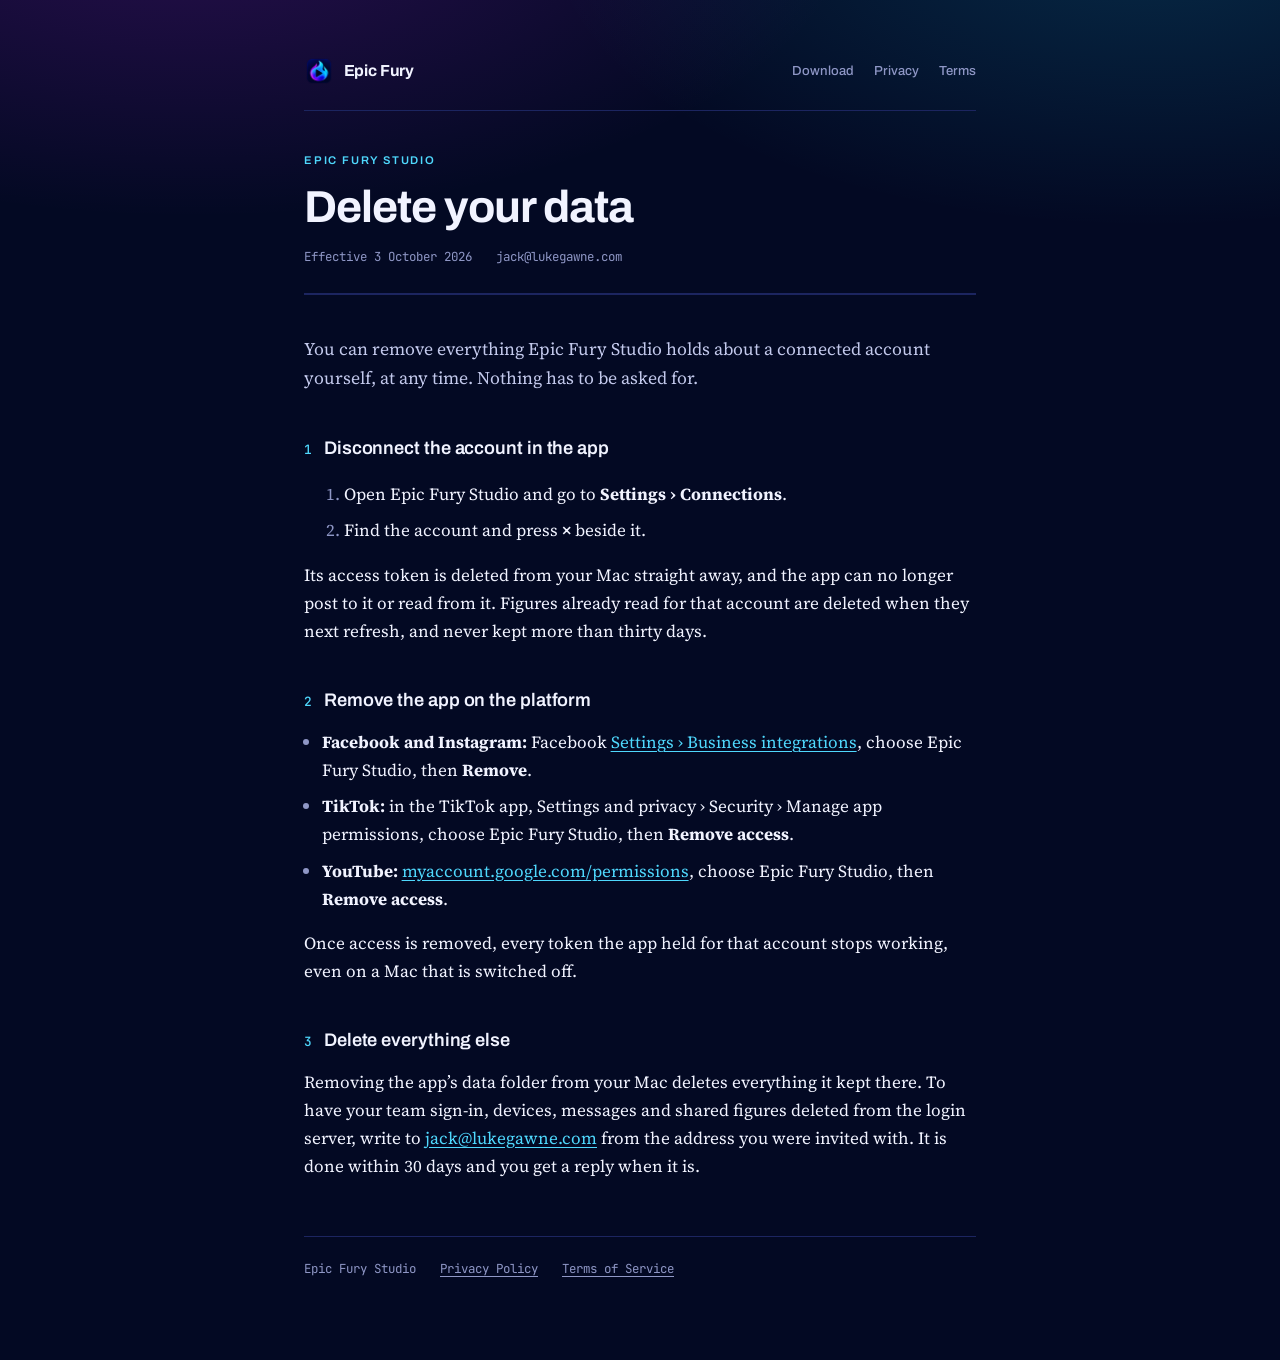
==== data-deletion.html @ fad819d1 "Facebook Login return page, data deletion page, Meta and TikTok permissions in the privacy policy Co" ====
<!doctype html>
<html lang="en">
<head>
<meta charset="utf-8">
<meta name="viewport" content="width=device-width, initial-scale=1">
<title>Delete your data · Epic Fury Studio</title>
<meta name="description" content="How to delete what Epic Fury Studio holds about you and your connected accounts.">
<link rel="preconnect" href="https://fonts.googleapis.com">
<link rel="preconnect" href="https://fonts.gstatic.com" crossorigin>
<link rel="stylesheet" href="https://fonts.googleapis.com/css2?family=Archivo:wght@500;600;700&family=Source+Serif+4:opsz,wght@8..60,400;8..60,600&family=JetBrains+Mono:wght@400;500&display=swap">
<link rel="stylesheet" href="/site.css">
<link rel="icon" href="/icon.png">
</head>
<body>
<div class="wrap">

  <div class="topbar">
    <a class="mark" href="/">
      <img src="/icon-128.png" alt="">
      <b>Epic Fury</b>
    </a>
    <nav>
      <a href="/download">Download</a>
      <a href="/privacy">Privacy</a>
      <a href="/terms">Terms</a>
    </nav>
  </div>

  <div class="doc-head">
    <p class="eyebrow">Epic Fury Studio</p>
    <h1>Delete your data</h1>
    <p class="meta"><span>Effective 3 October 2026</span><span>jack@lukegawne.com</span></p>
  </div>

  <p class="lede">You can remove everything Epic Fury Studio holds about a connected account yourself, at any time. Nothing has to be asked for.</p>

  <section>
    <h2><span class="num">1</span> Disconnect the account in the app</h2>
    <ol>
      <li>Open Epic Fury Studio and go to <strong>Settings &rsaquo; Connections</strong>.</li>
      <li>Find the account and press <strong>&times;</strong> beside it.</li>
    </ol>
    <p>Its access token is deleted from your Mac straight away, and the app can no longer post to it or read from it. Figures already read for that account are deleted when they next refresh, and never kept more than thirty days.</p>
  </section>

  <section>
    <h2><span class="num">2</span> Remove the app on the platform</h2>
    <ul>
      <li><strong>Facebook and Instagram:</strong> Facebook <a href="https://www.facebook.com/settings/?tab=business_tools">Settings &rsaquo; Business integrations</a>, choose Epic Fury Studio, then <strong>Remove</strong>.</li>
      <li><strong>TikTok:</strong> in the TikTok app, Settings and privacy &rsaquo; Security &rsaquo; Manage app permissions, choose Epic Fury Studio, then <strong>Remove access</strong>.</li>
      <li><strong>YouTube:</strong> <a href="https://myaccount.google.com/permissions">myaccount.google.com/permissions</a>, choose Epic Fury Studio, then <strong>Remove access</strong>.</li>
    </ul>
    <p>Once access is removed, every token the app held for that account stops working, even on a Mac that is switched off.</p>
  </section>

  <section>
    <h2><span class="num">3</span> Delete everything else</h2>
    <p>Removing the app&rsquo;s data folder from your Mac deletes everything it kept there. To have your team sign-in, devices, messages and shared figures deleted from the login server, write to <a href="mailto:jack@lukegawne.com">jack@lukegawne.com</a> from the address you were invited with. It is done within 30 days and you get a reply when it is.</p>
  </section>

  <footer>
    <span>Epic Fury Studio</span>
    <a href="/privacy">Privacy Policy</a>
    <a href="/terms">Terms of Service</a>
  </footer>

</div>
</body>
</html>
---- site.css ----
:root {
  /* Epic Fury Studio: the flame icon's navy, with its magenta -> violet ->
     cyan glow as the one accent. One theme: the brand is a dark one. */
  color-scheme: dark;
  --ink:      #f1f3ff;
  --ink-soft: #c3c9ec;
  --slate:    #8f97c6;
  --rule:     #1c2560;
  --paper:    #030923;
  --card:     #0a1242;
  --blue:     #4fd8fd;          /* links and small accents: the flame's cyan */
  --blue-dim: #101a52;
  --magenta:  #c026fb;
  --violet:   #5b0cfb;
  --cyan:     #18d3fc;
  --fury:     linear-gradient(100deg, #c026fb 0%, #6a12fb 38%, #2a4ff6 68%, #18b8fc 100%);
  --display: "Archivo", "Helvetica Neue", Arial, sans-serif;
  --body: "Source Serif 4", Georgia, "Times New Roman", serif;
  --mono: "JetBrains Mono", ui-monospace, "SF Mono", Menlo, monospace;
}

* { box-sizing: border-box; }
html { -webkit-text-size-adjust: 100%; }
body {
  margin: 0;
  background:
    radial-gradient(60rem 28rem at 15% -6rem, rgba(192, 38, 251, .20), transparent 70%),
    radial-gradient(54rem 26rem at 90% -4rem, rgba(24, 211, 252, .16), transparent 70%),
    var(--paper);
  background-repeat: no-repeat;
  color: var(--ink);
  font-family: var(--body);
  font-size: 17px;
  line-height: 1.65;
  -webkit-font-smoothing: antialiased;
}

.wrap {
  max-width: 46rem;
  margin: 0 auto;
  padding: clamp(2rem, 5vw, 3.5rem) clamp(1.25rem, 5vw, 2rem) 5rem;
}

/* ---- site chrome ---- */
.topbar {
  display: flex;
  align-items: center;
  gap: .75rem;
  padding-bottom: 1.5rem;
  margin-bottom: 2.5rem;
  border-bottom: 1px solid var(--rule);
  flex-wrap: wrap;
}
.mark { display: flex; align-items: center; gap: .6rem; text-decoration: none; color: var(--ink); }
.mark img { display: block; width: 30px; height: 30px; }
.mark b {
  font-family: var(--display);
  font-weight: 700;
  font-size: 1rem;
  letter-spacing: -.01em;
}
.topbar nav { margin-left: auto; display: flex; gap: 1.25rem; }
.topbar nav a {
  font-family: var(--display);
  font-size: .82rem;
  font-weight: 500;
  color: var(--slate);
  text-decoration: none;
}
.topbar nav a:hover, .topbar nav a[aria-current="page"] { color: var(--blue); }

/* ---- headings ---- */
.eyebrow {
  font-family: var(--display);
  font-size: .7rem;
  font-weight: 600;
  letter-spacing: .16em;
  text-transform: uppercase;
  color: var(--blue);
  margin: 0 0 .9rem;
}
h1 {
  font-family: var(--display);
  font-weight: 700;
  font-size: clamp(1.9rem, 5.5vw, 2.8rem);
  line-height: 1.05;
  letter-spacing: -.022em;
  text-wrap: balance;
  margin: 0 0 1rem;
}
.meta {
  font-family: var(--mono);
  font-size: .78rem;
  color: var(--slate);
  display: flex;
  flex-wrap: wrap;
  gap: .4rem 1.5rem;
  margin: 0;
}
.lede { font-size: 1.1rem; color: var(--ink-soft); margin: 0 0 2.5rem; }
.lede strong { color: var(--ink); font-weight: 600; }

.doc-head { border-bottom: 2px solid var(--rule); padding-bottom: 1.6rem; margin-bottom: 2.5rem; }

section { margin-bottom: 2.5rem; }
h2 {
  font-family: var(--display);
  font-weight: 600;
  font-size: 1.14rem;
  letter-spacing: -.005em;
  margin: 0 0 .8rem;
  display: flex;
  gap: .75rem;
  align-items: baseline;
}
h2 .num { font-family: var(--mono); font-size: .8rem; font-weight: 500; color: var(--blue); flex: none; }
p { margin: 0 0 1rem; }
p:last-child { margin-bottom: 0; }
ul { margin: 0 0 1rem; padding-left: 1.1rem; }
li { margin-bottom: .5rem; }
li::marker { color: var(--slate); }
a { color: var(--blue); text-underline-offset: 3px; }
a:focus-visible { outline: 2px solid var(--blue); outline-offset: 3px; border-radius: 2px; }

.callout {
  background: var(--card);
  border: 1px solid var(--rule);
  border-left: 3px solid var(--blue);
  padding: 1.1rem 1.3rem;
  margin: 0 0 1rem;
  font-size: .97rem;
}
.callout p:last-child { margin-bottom: 0; }

.tablewrap { overflow-x: auto; margin: 0 0 1rem; border: 1px solid var(--rule); background: var(--card); }
table { border-collapse: collapse; width: 100%; min-width: 33rem; font-size: .9rem; }
th, td { text-align: left; padding: .7rem .9rem; border-bottom: 1px solid var(--rule); vertical-align: top; }
th {
  font-family: var(--display);
  font-weight: 600;
  font-size: .72rem;
  letter-spacing: .09em;
  text-transform: uppercase;
  color: var(--slate);
  white-space: nowrap;
}
tr:last-child td { border-bottom: none; }
td:first-child { font-family: var(--mono); font-size: .82rem; white-space: nowrap; color: var(--ink-soft); }

footer {
  margin-top: 3.5rem;
  padding-top: 1.4rem;
  border-top: 1px solid var(--rule);
  font-family: var(--mono);
  font-size: .78rem;
  color: var(--slate);
  display: flex;
  flex-wrap: wrap;
  gap: .5rem 1.5rem;
}
footer a { color: var(--slate); }
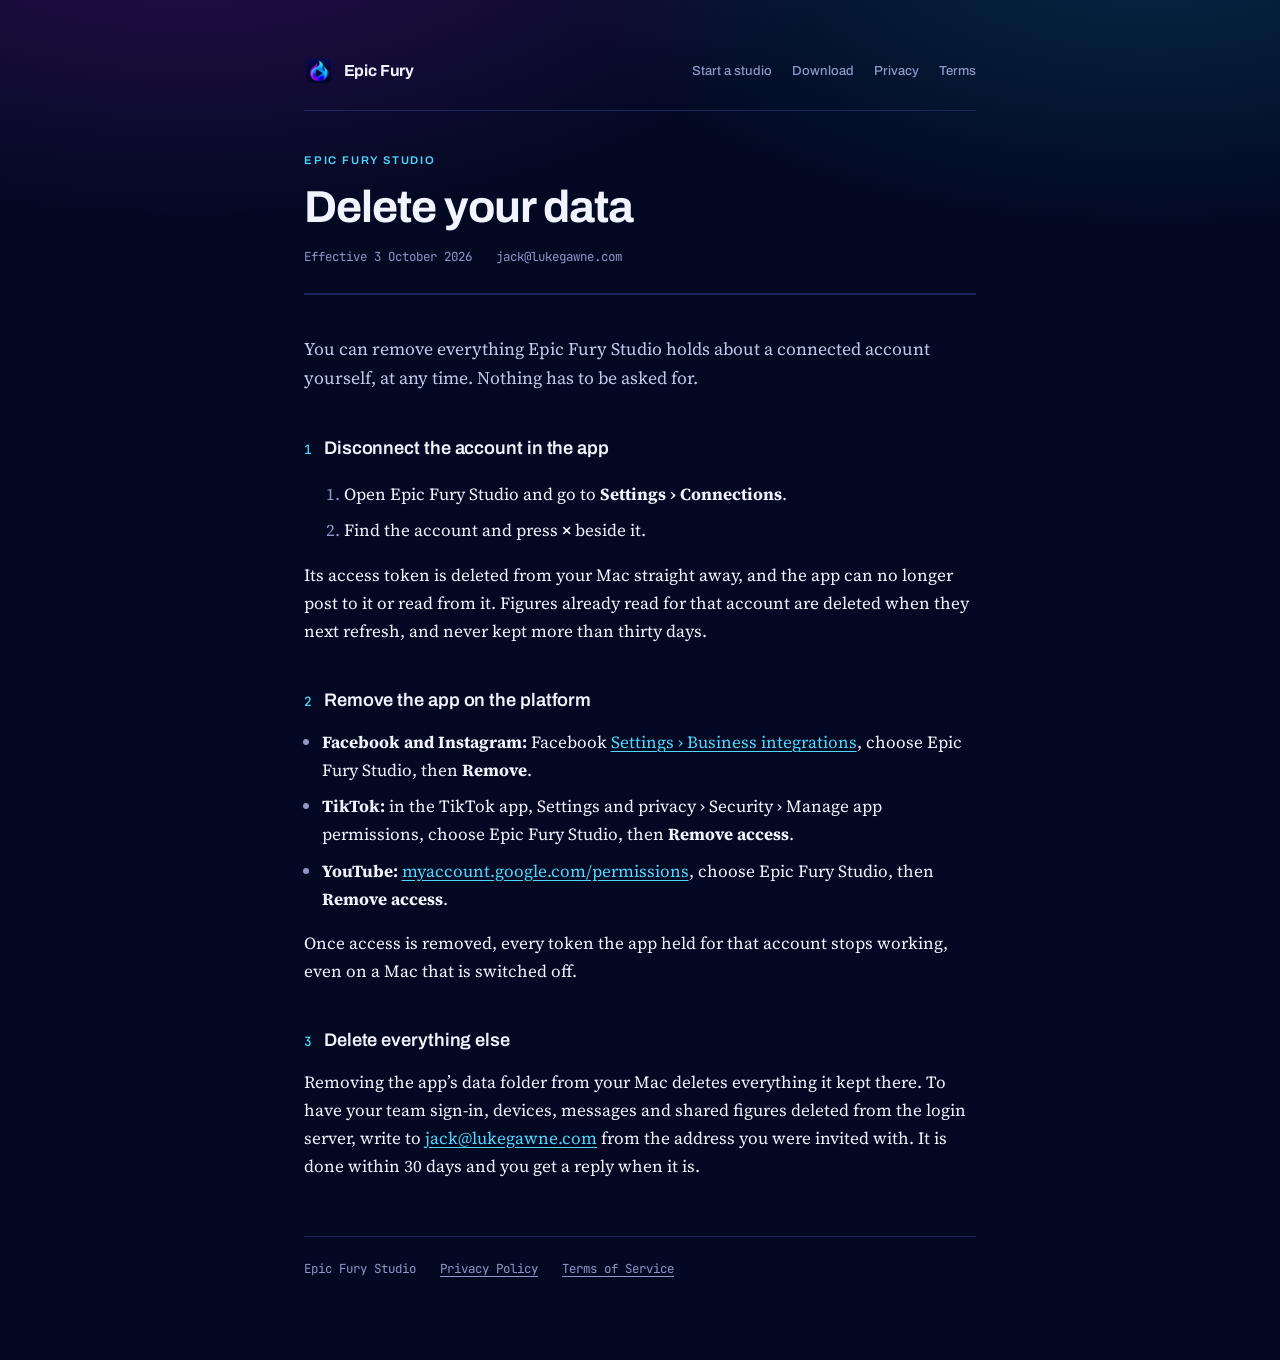
==== commit c7a6a27b: "Start a studio: sign-up page and nav link (D5) signup.html takes a studio name, contact, email and o" ====
--- a/data-deletion.html
+++ b/data-deletion.html
@@ -20,6 +20,7 @@
       <b>Epic Fury</b>
     </a>
     <nav>
+      <a href="/signup">Start a studio</a>
       <a href="/download">Download</a>
       <a href="/privacy">Privacy</a>
       <a href="/terms">Terms</a>
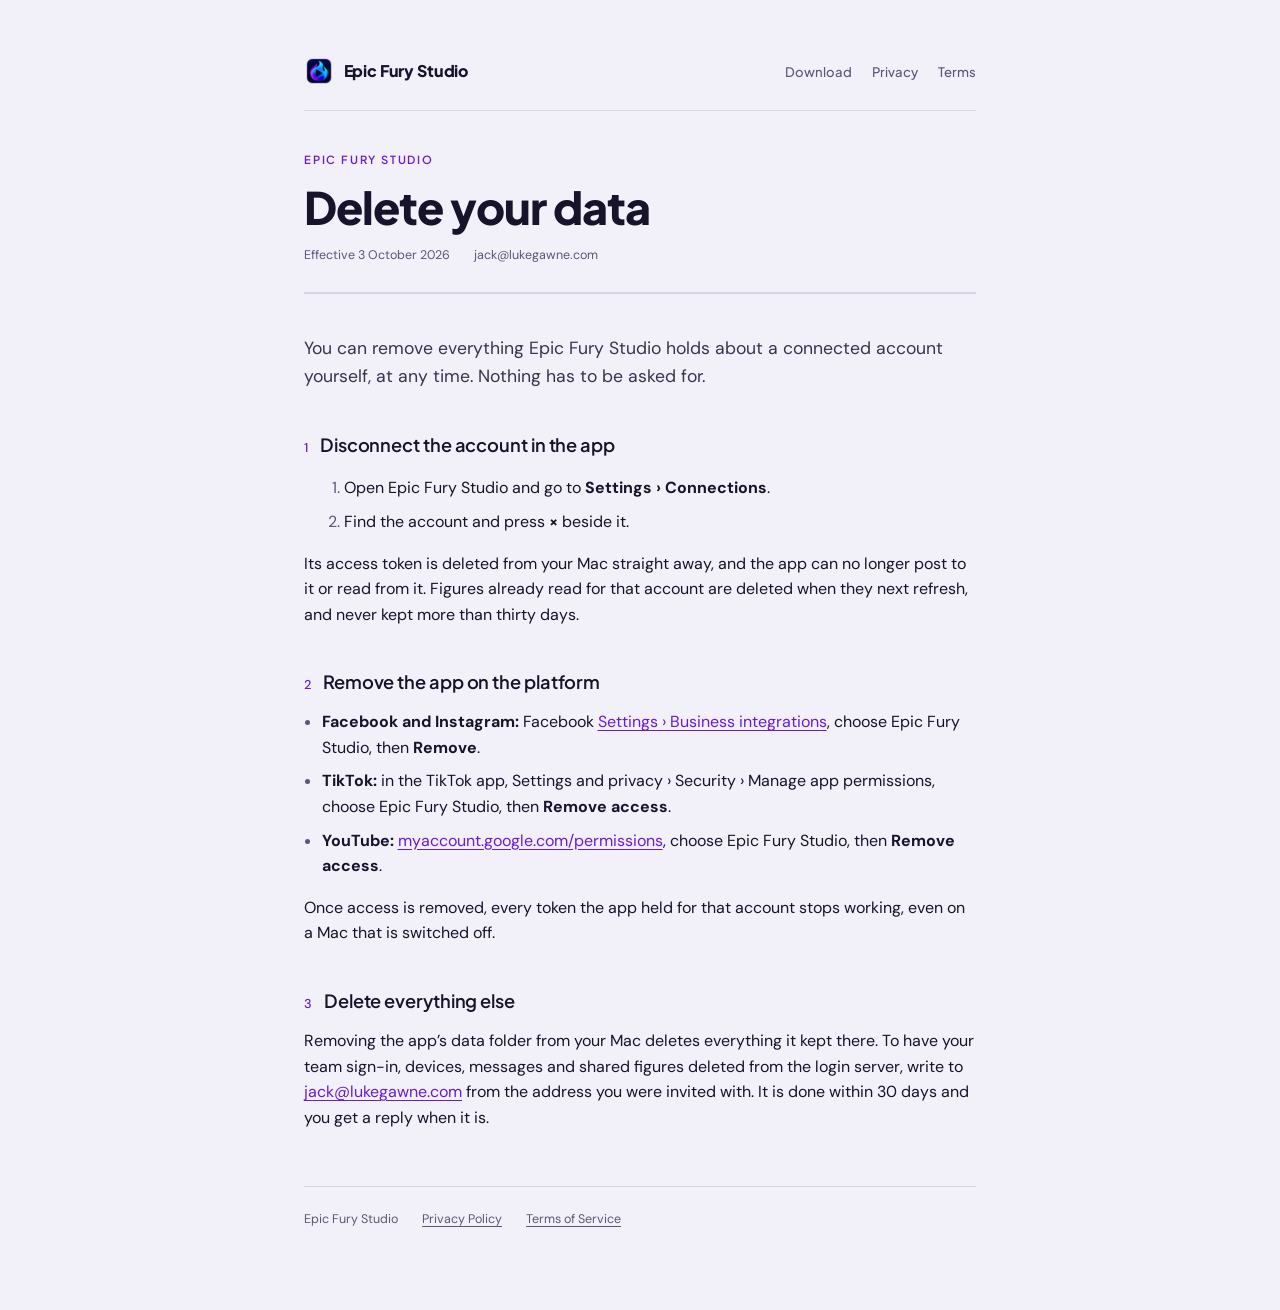
==== commit 1f35b63f: "Site: new design on every page, email download, waiting list" ====
--- a/data-deletion.html
+++ b/data-deletion.html
@@ -7,7 +7,7 @@
 <meta name="description" content="How to delete what Epic Fury Studio holds about you and your connected accounts.">
 <link rel="preconnect" href="https://fonts.googleapis.com">
 <link rel="preconnect" href="https://fonts.gstatic.com" crossorigin>
-<link rel="stylesheet" href="https://fonts.googleapis.com/css2?family=Archivo:wght@500;600;700&family=Source+Serif+4:opsz,wght@8..60,400;8..60,600&family=JetBrains+Mono:wght@400;500&display=swap">
+<link rel="stylesheet" href="https://fonts.googleapis.com/css2?family=DM+Sans:opsz,wght@9..40,400;9..40,500;9..40,600;9..40,700&family=Plus+Jakarta+Sans:wght@600;700;800&display=swap">
 <link rel="stylesheet" href="/site.css">
 <link rel="icon" href="/icon.png">
 </head>
@@ -17,11 +17,10 @@
   <div class="topbar">
     <a class="mark" href="/">
       <img src="/icon-128.png" alt="">
-      <b>Epic Fury</b>
+      <b>Epic Fury Studio</b>
     </a>
     <nav>
-      <a href="/signup">Start a studio</a>
-      <a href="/download">Download</a>
+      <a href="/">Download</a>
       <a href="/privacy">Privacy</a>
       <a href="/terms">Terms</a>
     </nav>
--- a/site.css
+++ b/site.css
@@ -1,37 +1,37 @@
 :root {
-  /* Epic Fury Studio: the flame icon's navy, with its magenta -> violet ->
-     cyan glow as the one accent. One theme: the brand is a dark one. */
+  /* Epic Fury Studio: the app's own colours and type, dark by default and
+     light when the visitor's system is. Flat: no gradients. */
   color-scheme: dark;
-  --ink:      #f1f3ff;
-  --ink-soft: #c3c9ec;
-  --slate:    #8f97c6;
-  --rule:     #1c2560;
-  --paper:    #030923;
-  --card:     #0a1242;
-  --blue:     #4fd8fd;          /* links and small accents: the flame's cyan */
-  --blue-dim: #101a52;
-  --magenta:  #c026fb;
-  --violet:   #5b0cfb;
-  --cyan:     #18d3fc;
-  --fury:     linear-gradient(100deg, #c026fb 0%, #6a12fb 38%, #2a4ff6 68%, #18b8fc 100%);
-  --display: "Archivo", "Helvetica Neue", Arial, sans-serif;
-  --body: "Source Serif 4", Georgia, "Times New Roman", serif;
-  --mono: "JetBrains Mono", ui-monospace, "SF Mono", Menlo, monospace;
+  --ink:      #f1eefb;
+  --ink-soft: #d2cee4;
+  --slate:    #b9b4d0;
+  --rule:     rgba(176, 150, 255, .14);
+  --paper:    #0a0e1c;
+  --card:     #141828;
+  --blue:     #b07bff;          /* links and small accents: the app's purple */
+  --blue-dim: rgba(141, 70, 255, .16);
+  --display: "Plus Jakarta Sans", -apple-system, system-ui, sans-serif;
+  --body: "DM Sans", -apple-system, BlinkMacSystemFont, system-ui, sans-serif;
+  --mono: "DM Sans", -apple-system, system-ui, sans-serif;
+}
+@media (prefers-color-scheme: light) {
+  :root {
+    color-scheme: light;
+    --ink: #17132b; --ink-soft: #38334f; --slate: #5c5679;
+    --rule: rgba(60, 30, 120, .14); --paper: #f2f0f8; --card: #ffffff;
+    --blue: #6a1bd1; --blue-dim: rgba(106, 27, 209, .10);
+  }
 }
 
 * { box-sizing: border-box; }
 html { -webkit-text-size-adjust: 100%; }
 body {
   margin: 0;
-  background:
-    radial-gradient(60rem 28rem at 15% -6rem, rgba(192, 38, 251, .20), transparent 70%),
-    radial-gradient(54rem 26rem at 90% -4rem, rgba(24, 211, 252, .16), transparent 70%),
-    var(--paper);
-  background-repeat: no-repeat;
+  background: var(--paper);
   color: var(--ink);
   font-family: var(--body);
-  font-size: 17px;
-  line-height: 1.65;
+  font-size: 16px;
+  line-height: 1.6;
   -webkit-font-smoothing: antialiased;
 }
 
@@ -52,10 +52,10 @@
   flex-wrap: wrap;
 }
 .mark { display: flex; align-items: center; gap: .6rem; text-decoration: none; color: var(--ink); }
-.mark img { display: block; width: 30px; height: 30px; }
+.mark img { display: block; width: 30px; height: 30px; border-radius: 8px; }
 .mark b {
   font-family: var(--display);
-  font-weight: 700;
+  font-weight: 800;
   font-size: 1rem;
   letter-spacing: -.01em;
 }
@@ -81,7 +81,7 @@
 }
 h1 {
   font-family: var(--display);
-  font-weight: 700;
+  font-weight: 800;
   font-size: clamp(1.9rem, 5.5vw, 2.8rem);
   line-height: 1.05;
   letter-spacing: -.022em;
@@ -124,15 +124,14 @@
 
 .callout {
   background: var(--card);
-  border: 1px solid var(--rule);
-  border-left: 3px solid var(--blue);
+  border-radius: 12px;
   padding: 1.1rem 1.3rem;
   margin: 0 0 1rem;
   font-size: .97rem;
 }
 .callout p:last-child { margin-bottom: 0; }
 
-.tablewrap { overflow-x: auto; margin: 0 0 1rem; border: 1px solid var(--rule); background: var(--card); }
+.tablewrap { overflow-x: auto; margin: 0 0 1rem; border-radius: 12px; background: var(--card); }
 table { border-collapse: collapse; width: 100%; min-width: 33rem; font-size: .9rem; }
 th, td { text-align: left; padding: .7rem .9rem; border-bottom: 1px solid var(--rule); vertical-align: top; }
 th {
@@ -159,3 +158,10 @@
   gap: .5rem 1.5rem;
 }
 footer a { color: var(--slate); }
+
+/* Pages arrive the way the app's sheets do; still for anyone who asks for less motion. */
+.wrap > :not(.topbar) { animation: rise .5s cubic-bezier(.2, .8, .2, 1) both; }
+.wrap > :nth-child(3) { animation-delay: .04s; }
+.wrap > :nth-child(n+4) { animation-delay: .08s; }
+@keyframes rise { from { opacity: 0; transform: translateY(14px); } }
+@media (prefers-reduced-motion: reduce) { .wrap > * { animation: none; } }
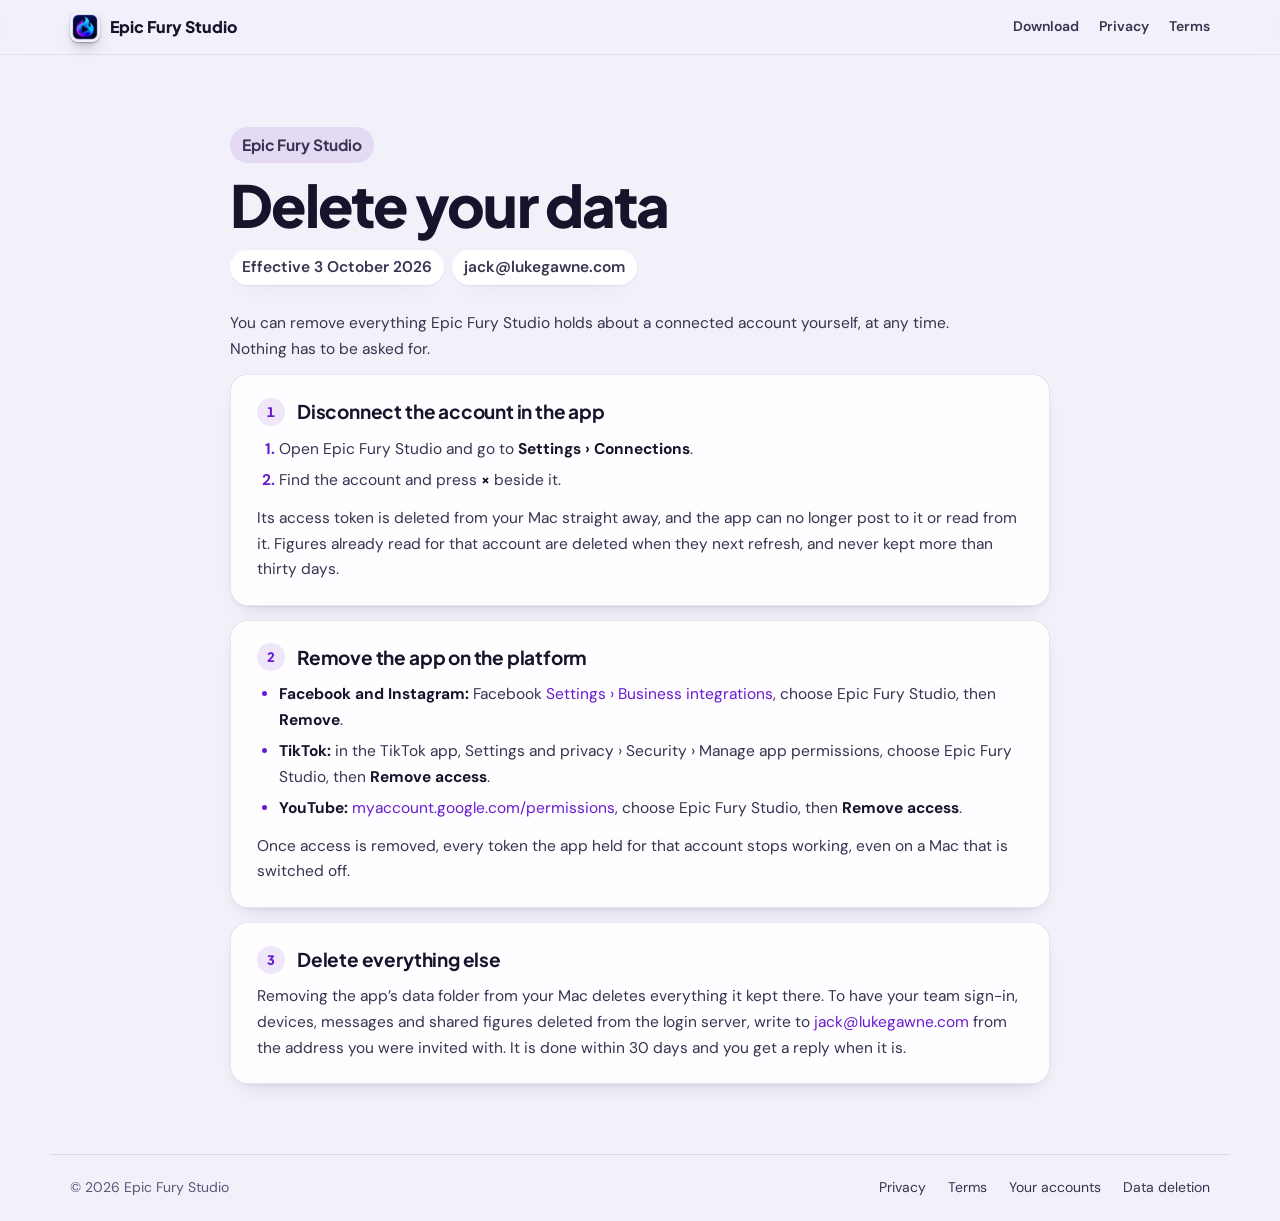
==== commit 59f8b8ab: "Site: text pages match the home page" ====
--- a/data-deletion.html
+++ b/data-deletion.html
@@ -8,23 +8,19 @@
 <link rel="preconnect" href="https://fonts.googleapis.com">
 <link rel="preconnect" href="https://fonts.gstatic.com" crossorigin>
 <link rel="stylesheet" href="https://fonts.googleapis.com/css2?family=DM+Sans:opsz,wght@9..40,400;9..40,500;9..40,600;9..40,700&family=Plus+Jakarta+Sans:wght@600;700;800&display=swap">
-<link rel="stylesheet" href="/site.css">
+<link rel="stylesheet" href="/home.css?v=4">
+<link rel="stylesheet" href="/doc.css?v=4">
 <link rel="icon" href="/icon.png">
+<script>if(!matchMedia("(prefers-reduced-motion: reduce)").matches)document.documentElement.classList.add("rv"),setTimeout(function(){if(!document.documentElement.dataset.rvok)document.querySelectorAll(".doc section,.doc .card").forEach(function(c){c.classList.add("in")})},4000)</script>
 </head>
 <body>
-<div class="wrap">
-
-  <div class="topbar">
-    <a class="mark" href="/">
-      <img src="/icon-128.png" alt="">
-      <b>Epic Fury Studio</b>
-    </a>
-    <nav>
-      <a href="/">Download</a>
-      <a href="/privacy">Privacy</a>
-      <a href="/terms">Terms</a>
-    </nav>
+<header class="bar">
+  <div class="bar-in">
+    <a class="mark" href="/"><img src="/icon-128.png" alt="">Epic Fury Studio</a>
+    <nav><a class="wide" href="/">Download</a><a href="/privacy">Privacy</a><a href="/terms">Terms</a></nav>
   </div>
+</header>
+<main class="doc">
 
   <div class="doc-head">
     <p class="eyebrow">Epic Fury Studio</p>
@@ -57,13 +53,11 @@
     <h2><span class="num">3</span> Delete everything else</h2>
     <p>Removing the app&rsquo;s data folder from your Mac deletes everything it kept there. To have your team sign-in, devices, messages and shared figures deleted from the login server, write to <a href="mailto:jack@lukegawne.com">jack@lukegawne.com</a> from the address you were invited with. It is done within 30 days and you get a reply when it is.</p>
   </section>
-
-  <footer>
-    <span>Epic Fury Studio</span>
-    <a href="/privacy">Privacy Policy</a>
-    <a href="/terms">Terms of Service</a>
-  </footer>
-
-</div>
+</main>
+<footer>
+  <span>© 2026 Epic Fury Studio</span><span class="sp"></span>
+  <a href="/privacy">Privacy</a><a href="/terms">Terms</a><a href="/#accounts">Your accounts</a><a href="/data-deletion">Data deletion</a>
+</footer>
+<script src="/doc.js?v=4" defer></script>
 </body>
 </html>
--- a/home.css
+++ b/home.css
@@ -0,0 +1,374 @@
+/* epicfury.dev home: the app's own tokens, a full-screen hero with the app and phone floating in 3D, then one pinned scene per feature. */
+:root{
+  --bg:#0a0e1c; --card:#141828; --card2:#1b2033; --card3:#252a40; --rail:#0c1022;
+  --line:rgba(176,150,255,.10); --line2:rgba(190,165,255,.20);
+  --text:#f1eefb; --dim:#d2cee4; --faint:#b9b4d0;
+  --accent:#b07bff; --accent-soft:rgba(141,70,255,.16); --fill:#6d16d0; --fill-press:#5e10b8; --on-fill:#ffffff;
+  --tile-head:#d88cf6; --good:#3ddc97; --good-soft:rgba(61,220,151,.14); --warn:#ffc45c; --warn-soft:rgba(255,196,92,.14);
+  --v1:#A98BFF; --v2:#FF7EAE; --v3:#6CB8FF; --v4:#FFA45C; --v5:#4FD79A; --v6:#E58BF2;
+  --rim:inset 0 1px 0 rgba(255,255,255,.07);
+  --p1:var(--rim),0 1px 0 rgba(0,0,0,.5),0 12px 26px -14px rgba(0,0,0,.8);
+  --p1h:inset 0 1px 0 rgba(255,255,255,.11),0 1px 0 rgba(0,0,0,.5),0 18px 34px -14px rgba(0,0,0,.9);
+  --p3:0 2px 8px rgba(0,0,0,.5),0 30px 60px -18px rgba(0,0,0,.95);
+  --p4:0 10px 26px rgba(0,0,0,.55),0 50px 100px -30px rgba(0,0,0,.95);
+  --glass:rgba(10,14,28,.66); --glass-line:rgba(176,150,255,.08);
+  --key-edge:inset 0 -2px 0 rgba(0,0,0,.35);
+  --sans:"DM Sans",-apple-system,BlinkMacSystemFont,system-ui,sans-serif;
+  --display:"Plus Jakarta Sans",-apple-system,system-ui,sans-serif;
+  --spring:cubic-bezier(.34,1.45,.64,1); --ease:cubic-bezier(.2,.8,.2,1);
+  color-scheme:dark;
+}
+@media (prefers-color-scheme:light){:root:not([data-theme="dark"]){
+  --bg:#f2f0f8; --card:#ffffff; --card2:#f6f4fb; --card3:#ece8f6; --rail:#f8f6fc;
+  --line:rgba(60,30,120,.11); --line2:rgba(60,30,120,.20);
+  --text:#17132b; --dim:#38334f; --faint:#5c5679;
+  --accent:#6a1bd1; --accent-soft:rgba(106,27,209,.10); --fill:#6a1bd1; --fill-press:#5a12b8;
+  --tile-head:#8826ad; --good:#0a7550; --good-soft:rgba(10,117,80,.12); --warn:#a84b00; --warn-soft:rgba(255,140,30,.14);
+  --rim:inset 0 1px 0 rgba(255,255,255,1);
+  --p1:var(--rim),0 1px 2px rgba(60,30,120,.08),0 10px 24px -16px rgba(60,30,120,.30);
+  --p1h:var(--rim),0 1px 2px rgba(60,30,120,.10),0 16px 32px -16px rgba(60,30,120,.40);
+  --p3:0 2px 6px rgba(60,30,120,.10),0 24px 50px -18px rgba(60,30,120,.45);
+  --p4:0 10px 26px rgba(60,30,120,.14),0 50px 100px -30px rgba(60,30,120,.45);
+  --glass:rgba(242,240,248,.72); --glass-line:rgba(60,30,120,.08);
+  --key-edge:inset 0 -2px 0 rgba(0,0,0,.22);
+  color-scheme:light}}
+:root[data-theme="light"]{
+  --bg:#f2f0f8; --card:#ffffff; --card2:#f6f4fb; --card3:#ece8f6; --rail:#f8f6fc;
+  --line:rgba(60,30,120,.11); --line2:rgba(60,30,120,.20);
+  --text:#17132b; --dim:#38334f; --faint:#5c5679;
+  --accent:#6a1bd1; --accent-soft:rgba(106,27,209,.10); --fill:#6a1bd1; --fill-press:#5a12b8;
+  --tile-head:#8826ad; --good:#0a7550; --good-soft:rgba(10,117,80,.12); --warn:#a84b00; --warn-soft:rgba(255,140,30,.14);
+  --rim:inset 0 1px 0 rgba(255,255,255,1);
+  --p1:var(--rim),0 1px 2px rgba(60,30,120,.08),0 10px 24px -16px rgba(60,30,120,.30);
+  --p1h:var(--rim),0 1px 2px rgba(60,30,120,.10),0 16px 32px -16px rgba(60,30,120,.40);
+  --p3:0 2px 6px rgba(60,30,120,.10),0 24px 50px -18px rgba(60,30,120,.45);
+  --p4:0 10px 26px rgba(60,30,120,.14),0 50px 100px -30px rgba(60,30,120,.45);
+  --glass:rgba(242,240,248,.72); --glass-line:rgba(60,30,120,.08);
+  --key-edge:inset 0 -2px 0 rgba(0,0,0,.22);
+  color-scheme:light}
+
+*{box-sizing:border-box}
+[hidden]{display:none!important}
+body{background:var(--bg);color:var(--text);font-family:var(--sans);font-size:16px;line-height:1.55;-webkit-font-smoothing:antialiased;font-variant-numeric:tabular-nums}
+a{color:var(--accent);text-decoration:none}
+a:hover{text-decoration:underline;text-underline-offset:3px}
+:focus-visible{outline:2px solid var(--accent);outline-offset:3px;border-radius:8px}
+
+/* glass bar */
+.bar{position:sticky;top:env(safe-area-inset-top,0px);z-index:20;background:var(--glass);-webkit-backdrop-filter:blur(14px) saturate(1.8);backdrop-filter:blur(14px) saturate(1.8);border-bottom:1px solid var(--glass-line)}
+.bar-in{max-width:1180px;margin:0 auto;padding:12px 20px;display:flex;align-items:center;gap:22px}
+.mark{display:flex;align-items:center;gap:10px;font-family:var(--display);font-weight:800;font-size:16px;color:var(--text);white-space:nowrap}
+.mark:hover{text-decoration:none}
+.mark img{width:30px;height:30px;border-radius:8px;box-shadow:0 1px 2px rgba(0,0,0,.3),0 8px 16px -8px rgba(0,0,0,.6)}
+.bar nav{margin-left:auto;display:flex;gap:20px;font-weight:600;font-size:14px}
+.bar nav a{color:var(--dim)}
+.bar nav a:hover{color:var(--text);text-decoration:none}
+@media (max-width:520px){.bar nav .wide{display:none}.bar nav{gap:14px}}
+
+.page{max-width:1180px;margin:0 auto;padding-inline:20px;padding-block:0 40px}
+
+/* hero */
+.hero{display:grid;grid-template-columns:minmax(0,1fr) minmax(0,1.15fr);gap:40px;align-items:center;padding-block:64px 56px}
+@media (max-width:940px){.hero{grid-template-columns:minmax(0,1fr);padding-block:40px 32px;gap:28px}}
+.hero h1{font-family:var(--display);font-weight:800;font-size:clamp(38px,5.4vw,62px);line-height:1.02;letter-spacing:-.03em;margin:0;text-wrap:balance}
+.hero h1 em{font-style:normal;color:var(--accent)}
+.lede{color:var(--dim);font-size:18px;max-width:30em;margin:18px 0 28px}
+
+/* the email key */
+.get{position:relative;max-width:460px}
+.field{display:flex;align-items:center;gap:6px;background:var(--card);border-radius:14px;padding:6px 6px 6px 18px;box-shadow:var(--p1);transition:box-shadow .18s var(--ease)}
+.field:focus-within{box-shadow:var(--p1h),0 0 0 2px var(--accent)}
+.field input{flex:1;min-width:0;border:0;background:transparent;color:var(--text);font:inherit;font-size:17px;padding:10px 0;outline:none}
+.field input::placeholder{color:var(--faint)}
+.go{flex:none;display:inline-flex;align-items:center;gap:8px;border:0;cursor:pointer;background:var(--fill);color:var(--on-fill);font:inherit;font-family:var(--display);font-weight:700;font-size:15px;padding:11px 16px;border-radius:9px;box-shadow:var(--key-edge),0 1px 2px rgba(0,0,0,.2);transition:scale .16s var(--spring),translate .12s,box-shadow .12s,background .12s}
+.go:hover{box-shadow:var(--key-edge),0 4px 10px -2px rgba(0,0,0,.35)}
+.go:active{scale:.97;translate:0 1px;box-shadow:none;background:var(--fill-press)}
+.go svg{width:18px;height:18px}
+.go[disabled]{cursor:default}
+.dots{display:inline-flex;gap:4px}
+.dots i{width:6px;height:6px;border-radius:50%;background:currentColor;animation:bob .9s var(--ease) infinite}
+.dots i:nth-child(2){animation-delay:.12s}.dots i:nth-child(3){animation-delay:.24s}
+@keyframes bob{0%,60%,100%{transform:none;opacity:.55}30%{transform:translateY(-4px);opacity:1}}
+.specs{display:flex;flex-wrap:wrap;gap:6px;margin-top:14px}
+@media (min-width:941px){.get{max-width:none}.get>.field,.get>.miss,.get>.invite,.get>.code,.get>.wait,.get>.done{max-width:460px}.specs{flex-wrap:nowrap}}
+.chip{display:inline-flex;align-items:center;gap:6px;font-size:12.5px;font-weight:600;padding:3px 10px;border-radius:99px;background:var(--card3);color:var(--dim);white-space:nowrap}
+.chip svg{width:13px;height:13px}
+.chip.good{background:var(--good-soft);color:var(--good)}
+.specs .chip{font-size:13.5px;padding:7px 14px 7px 12px;gap:8px;background:var(--card);box-shadow:var(--p1);color:var(--text)}
+.specs .chip svg{width:16px;height:16px}
+.specs .chip.soon{background:transparent;box-shadow:inset 0 0 0 1px var(--line2);color:var(--faint)}
+.chip.soon i{font-style:normal;font-size:11px;font-weight:700;padding:1px 7px;border-radius:99px;background:var(--accent-soft);color:var(--accent)}
+.miss{display:flex;align-items:center;gap:8px;margin-top:12px;color:var(--warn);font-weight:600;font-size:14.5px}
+.tip{position:relative;display:inline-grid;place-items:center;width:20px;height:20px;border-radius:50%;background:var(--warn-soft);color:var(--warn);font-size:12px;cursor:help;flex:none}
+.tip span{position:absolute;left:50%;bottom:calc(100% + 8px);translate:-50% 4px;width:250px;background:var(--card);color:var(--dim);font-weight:500;font-size:13px;line-height:1.45;padding:10px 12px;border-radius:12px;box-shadow:var(--p3),var(--rim);opacity:0;pointer-events:none;transition:opacity .15s,translate .2s var(--spring);z-index:5}
+.tip:hover span,.tip:focus span{opacity:1;translate:-50% 0}
+
+/* beta: the badge over the headline, the invite line under the key, and the waiting list */
+.beta{display:inline-flex;align-items:center;gap:8px;margin:0 0 18px;padding:5px 12px 5px 6px;border-radius:99px;background:var(--accent-soft);color:var(--accent);font-family:var(--display);font-weight:700;font-size:13px;position:relative;cursor:help}
+.beta b{background:var(--fill);color:var(--on-fill);font-weight:800;font-size:11px;letter-spacing:.06em;text-transform:uppercase;padding:2px 8px;border-radius:99px}
+.beta .say{position:absolute;left:0;top:calc(100% + 8px);width:270px;background:var(--card);color:var(--dim);font-family:var(--sans);font-weight:500;font-size:13px;line-height:1.45;padding:10px 12px;border-radius:12px;box-shadow:var(--p3),var(--rim);opacity:0;pointer-events:none;transition:opacity .15s;z-index:5}
+.beta:hover .say,.beta:focus .say{opacity:1}
+.invite{margin:12px 0 0;color:var(--faint);font-size:14px}
+.invite button{border:0;background:none;padding:0;font:inherit;font-weight:650;color:var(--accent);cursor:pointer}
+.invite .or{margin:0 8px;color:var(--faint)}
+.invite button.soft{color:var(--dim);font-weight:600}
+.field.code input+input{border-left:1px solid var(--line2);padding-left:12px}
+.field.code #code{flex:.8;text-transform:uppercase;letter-spacing:.04em}
+.field.code #code::placeholder{text-transform:none;letter-spacing:0}
+.invite button:hover{text-decoration:underline;text-underline-offset:3px}
+.wait{background:var(--card);border-radius:14px;padding:16px 18px;box-shadow:var(--p1);display:grid;gap:12px}
+.wait-top b{display:block;font-family:var(--display);font-weight:800;font-size:16px}
+.wait-top span{color:var(--dim);font-size:14.5px}
+.wait .field{box-shadow:inset 0 0 0 1px var(--line2);background:var(--card2)}
+.wait .field:focus-within{box-shadow:0 0 0 2px var(--accent)}
+.optin{display:flex;align-items:center;gap:8px;color:var(--dim);font-size:13.5px;cursor:pointer}
+.optin input{width:16px;height:16px;accent-color:var(--fill);margin:0}
+.wait .back{justify-self:start;border:0;background:none;padding:0;font:inherit;font-size:13.5px;font-weight:600;color:var(--faint);cursor:pointer}
+.wait .back:hover{color:var(--text)}
+.onlist{display:flex;align-items:center;gap:12px}
+.onlist .ok{width:34px;height:34px;border-radius:50%;background:var(--good-soft);color:var(--good);display:grid;place-items:center;flex:none}
+.onlist .ok svg{width:18px;height:18px}
+.onlist b{display:block;font-family:var(--display);font-weight:800;font-size:16px}
+.onlist span{color:var(--dim);font-size:14px}
+
+/* the download card that the field turns into */
+.done{background:var(--card);border-radius:14px;padding:16px 18px;box-shadow:var(--p1);display:grid;gap:14px}
+.done-top{display:flex;align-items:center;gap:12px}
+.done-top img{width:44px;height:44px;border-radius:11px;box-shadow:0 1px 2px rgba(0,0,0,.3),0 10px 18px -10px rgba(0,0,0,.6)}
+.done-top b{display:block;font-family:var(--display);font-weight:800;font-size:16px}
+.done-top small{color:var(--faint);font-size:13px}
+.done-top .sp{flex:1}
+.ring{width:34px;height:34px;flex:none}
+.ring circle{fill:none;stroke-width:3.4}
+.ring .bg{stroke:var(--card3)}
+.ring .fg{stroke:var(--good);stroke-linecap:round;transform:rotate(-90deg);transform-origin:50% 50%;transition:stroke-dashoffset .3s linear}
+.ring .ok{stroke:var(--good);stroke-width:3;fill:none;stroke-linecap:round;stroke-linejoin:round;stroke-dasharray:20;stroke-dashoffset:20;transition:stroke-dashoffset .3s var(--ease) .1s}
+.ring.fin .ok{stroke-dashoffset:0}
+.flow{display:grid;grid-template-columns:1fr auto 1fr auto 1fr;align-items:center;gap:8px}
+.step{display:flex;flex-direction:column;align-items:center;gap:6px;padding:10px 6px;border-radius:11px;background:var(--card2);color:var(--dim);font-size:12.5px;font-weight:600;text-align:center}
+.step svg{width:26px;height:26px;color:var(--accent)}
+.arrow{color:var(--faint);font-size:16px}
+
+/* 3D stage */
+.stage{position:relative;height:520px;perspective:1600px;touch-action:pan-y}
+@media (max-width:940px){.stage{height:420px}}
+@media (max-width:560px){.stage{height:330px;margin-top:24px}}
+.float{position:absolute;inset:0;transform-style:preserve-3d;transition:transform .5s var(--ease);will-change:transform}
+.win{position:absolute;left:0;top:30px;width:86%;max-width:620px;height:420px;border-radius:16px;overflow:hidden;background:var(--bg);box-shadow:var(--p4),inset 0 0 0 1px var(--line2);display:grid;grid-template-columns:132px 1fr;transform:translateZ(0)}
+@media (max-width:560px){.win{height:300px;grid-template-columns:48px 1fr;top:10px}.win .rail .nm,.win .who span{display:none}}
+.rail{background:var(--rail);box-shadow:1px 0 0 var(--line),6px 0 18px -14px rgba(0,0,0,.35);padding:12px 8px;display:flex;flex-direction:column;gap:8px;min-width:0;z-index:1}
+.lights{display:flex;gap:6px;padding:2px 6px 8px}
+.lights i{width:10px;height:10px;border-radius:50%;background:var(--card3)}
+.who{display:flex;align-items:center;gap:8px;padding:2px 6px 6px;font-family:var(--display);font-weight:800;font-size:12.5px;white-space:nowrap}
+.who i{width:20px;height:20px;border-radius:6px;background:var(--v2);flex:none}
+.area{display:flex;align-items:center;gap:9px;padding:6px 9px;border-radius:9px;color:var(--dim);font-weight:600;font-size:12.5px;white-space:nowrap;overflow:hidden}
+.area.on{background:var(--accent-soft);color:var(--text)}
+.area .ic{width:16px;text-align:center;flex:none}
+.main{min-width:0;display:flex;flex-direction:column;overflow:hidden}
+.wbar{display:flex;align-items:center;gap:10px;padding:11px 14px;background:var(--glass);border-bottom:1px solid var(--glass-line)}
+.wbar h3{margin:0;font-family:var(--display);font-weight:800;font-size:16px;white-space:nowrap}
+.wbar .sub{color:var(--faint);font-size:12px;white-space:nowrap}
+.wbar .sp{flex:1}
+.key{border:0;font:inherit;font-weight:650;font-size:11.5px;padding:5px 11px;border-radius:8px;background:var(--fill);color:#fff;box-shadow:var(--key-edge);white-space:nowrap}
+.wbody{padding:12px 14px;display:grid;grid-template-columns:1.7fr 1fr;gap:10px;min-height:0}
+@media (max-width:560px){.wbody{grid-template-columns:1fr}.wbody .hide-s{display:none}}
+.card{background:var(--card);border-radius:12px;padding:10px 12px;box-shadow:var(--p1);min-width:0}
+.card h4{margin:0 0 6px;font-family:var(--display);font-size:11.5px;font-weight:700;color:var(--tile-head);display:flex;align-items:center;gap:6px;white-space:nowrap}
+.card h4 .sp{flex:1}
+.todo{display:flex;align-items:center;gap:8px;padding:4px 2px;font-size:12px;white-space:nowrap;min-width:0}
+.todo .t{flex:1;min-width:0;overflow:hidden;text-overflow:ellipsis}
+.todo .w{color:var(--faint);font-size:11px}
+.tick{width:16px;height:16px;border-radius:5px;border:1.5px solid var(--line2);flex:none;display:grid;place-items:center}
+.tick svg{width:10px;height:10px;stroke:#fff;stroke-width:2.6;fill:none;opacity:0}
+.todo.d .tick{background:var(--good);border-color:var(--good)}
+.todo.d .tick svg{opacity:1}
+.todo.d .t{color:var(--faint);text-decoration:line-through}
+.mring{width:20px;height:20px}
+.mring circle{fill:none;stroke-width:3}
+.mring .bg{stroke:var(--card3)}
+.mring .fg{stroke:var(--good);stroke-linecap:round;transform:rotate(-90deg);transform-origin:50% 50%;transition:stroke-dashoffset .5s var(--ease)}
+.rel{display:flex;gap:10px;align-items:center}
+.cov{border-radius:9px;flex:none;position:relative;overflow:hidden;box-shadow:inset 0 1px 0 rgba(255,255,255,.28),0 1px 2px rgba(0,0,0,.18),0 12px 22px -12px rgba(0,0,0,.55)}
+.cov i{position:absolute;border-radius:50%;background:rgba(255,255,255,.35)}
+.rel b{font-family:var(--display);font-weight:800;font-size:15px}
+.pill{display:inline-flex;font-size:10.5px;font-weight:650;padding:2px 8px;border-radius:99px;background:var(--accent-soft);color:var(--accent);white-space:nowrap;margin-top:4px}
+.post{display:flex;align-items:center;gap:8px;padding:3px 0;font-size:11.5px;white-space:nowrap;min-width:0}
+.post .t{flex:1;min-width:0;overflow:hidden;text-overflow:ellipsis}
+.post .c{font-size:10px;font-weight:650;padding:1px 7px;border-radius:99px;background:var(--card3);color:var(--dim)}
+.post .w{color:var(--faint);font-size:10.5px}
+.spark{width:100%;height:58px;display:block}
+
+.phone{position:absolute;right:0;bottom:-6px;width:190px;height:390px;border-radius:34px;background:var(--card2);padding:9px;box-shadow:var(--p4),inset 0 0 0 1px var(--line2);transform:translateZ(90px)}
+@media (max-width:940px){.phone{right:4%}}
+@media (max-width:560px){.phone{width:128px;height:262px;border-radius:24px;padding:6px}}
+.screen{width:100%;height:100%;border-radius:26px;background:var(--bg);overflow:hidden;display:flex;flex-direction:column}
+@media (max-width:560px){.screen{border-radius:19px}}
+.notch{width:56px;height:16px;border-radius:99px;background:var(--card2);margin:7px auto 4px;flex:none}
+.ph{padding:6px 10px 10px;display:flex;flex-direction:column;gap:7px;min-height:0}
+.ph h5{margin:0;font-family:var(--display);font-weight:800;font-size:15px}
+.push{background:var(--card);border-radius:12px;padding:8px 9px;box-shadow:var(--p1);display:flex;gap:7px;align-items:flex-start;font-size:10.5px;line-height:1.35}
+.push img{width:20px;height:20px;border-radius:5px;flex:none}
+.push b{display:block;font-size:10.5px}
+.push span{color:var(--faint)}
+.ptile{display:grid;grid-template-columns:1fr 1fr;gap:6px}
+.ptile div{aspect-ratio:9/13;border-radius:9px;max-width:100%;position:relative;overflow:hidden;box-shadow:0 1px 2px rgba(0,0,0,.15),0 10px 18px -12px rgba(0,0,0,.6)}
+.ptile b{position:absolute;left:6px;bottom:5px;right:6px;font-size:9px;color:#fff;font-weight:700;white-space:nowrap;overflow:hidden;text-overflow:ellipsis;text-shadow:0 1px 2px rgba(0,0,0,.5)}
+@media (max-width:560px){.push{display:none}}
+
+.badge{position:absolute;left:46%;top:0;width:74px;height:74px;border-radius:18px;transform:translateZ(140px);box-shadow:var(--p4)}
+@media (max-width:560px){.badge{width:52px;height:52px;border-radius:13px;left:auto;right:30%}}
+
+/* scroll story: a full-screen hero, then one pinned scene per feature */
+.page{padding-block:0}
+.hero{min-height:calc(100svh - 56px);padding-block:32px 40px;position:relative}
+.hero-words{will-change:transform,opacity}
+footer{padding-block:18px;font-size:13px;max-width:1180px;margin:0 auto;padding-inline:20px;width:100%}
+.cue{position:absolute;left:50%;bottom:14px;translate:-50% 0;display:inline-flex;flex-direction:column;align-items:center;gap:4px;border:0;background:none;cursor:pointer;font:inherit;font-weight:650;font-size:13px;color:var(--faint)}
+.cue:hover{color:var(--text)}
+.cue svg{width:20px;height:20px;animation:nudge 1.8s var(--ease) infinite}
+@keyframes nudge{50%{transform:translateY(5px)}}
+@media (max-width:940px){.cue{display:none}}
+.scene{height:230svh;position:relative}
+.scene-in{position:sticky;top:0;height:100svh;display:grid;place-items:center;perspective:1600px;overflow:hidden;padding:72px 0 24px}
+.scene-in:before{content:attr(data-big);position:absolute;left:50%;top:50%;translate:-50% -50%;font-family:var(--display);font-weight:800;font-size:clamp(80px,17vw,240px);letter-spacing:-.05em;white-space:nowrap;color:var(--accent);opacity:calc(.07*var(--e,0));transform:scale(calc(1.25 - .25*var(--e,0)));pointer-events:none}
+.sl{--e:0;--x:0;position:relative;width:min(1000px,90vw);height:min(520px,74svh);display:grid;grid-template-columns:minmax(0,.9fr) minmax(0,1.1fr);gap:40px;align-items:center;padding:40px;border-radius:30px;background:var(--card);box-shadow:var(--p4),inset 0 0 0 1px var(--line2);overflow:hidden;opacity:calc(var(--e) - var(--x));transform:translateY(calc((1 - var(--e))*16svh - var(--x)*8svh)) rotateX(calc((1 - var(--e))*28deg - var(--x)*10deg)) scale(calc(.82 + .18*var(--e) - .1*var(--x)));will-change:transform,opacity}
+.sl.flip{grid-template-columns:minmax(0,1.1fr) minmax(0,.9fr)}
+.sl.flip .sl-words{order:2}
+.sl-words{display:flex;flex-direction:column;gap:12px;transform:translateX(calc((1 - var(--e))*-60px));opacity:var(--e)}
+.sl.flip .sl-words{transform:translateX(calc((1 - var(--e))*60px))}
+.sl-words h2{margin:0;font-family:var(--display);font-weight:800;font-size:clamp(26px,3.2vw,40px);line-height:1.08;letter-spacing:-.02em;text-wrap:balance}
+.sl-words p{margin:0;color:var(--dim);font-size:16.5px}
+.sl-mock{min-width:0;display:grid;place-items:center;height:100%;transform:translateZ(calc((1 - var(--e))*-200px))}
+@keyframes rise{from{opacity:0;transform:translateY(14px)}}
+@media (max-width:760px){.sl,.sl.flip{grid-template-columns:1fr;grid-template-rows:auto 1fr;padding:22px;gap:14px;height:min(640px,82svh)}.sl.flip .sl-words{order:0}.sl-words p{font-size:14.5px}.scene-in{padding-top:60px}}
+.end{min-height:90svh;display:grid;place-items:center;text-align:center;padding:60px 20px}
+.end h2{margin:0 0 14px;font-family:var(--display);font-weight:800;font-size:clamp(34px,5vw,60px);letter-spacing:-.03em;line-height:1.05}
+.end p{margin:0 auto 26px;color:var(--dim);font-size:18px;max-width:28em}
+.end .go{font-size:16px;padding:14px 22px}
+.x{border:0;cursor:pointer;width:38px;height:38px;border-radius:50%;background:var(--card);color:var(--dim);font-size:15px;box-shadow:var(--p1)}
+.x:hover{color:var(--text)}
+
+.kick{font-family:var(--display);font-weight:700;font-size:12.5px;letter-spacing:.08em;text-transform:uppercase;color:var(--tile-head)}
+/* mocks inside the slides */
+.mk{width:100%;max-width:420px;background:var(--bg);border-radius:18px;padding:16px;box-shadow:var(--p3),inset 0 0 0 1px var(--line2);display:grid;gap:12px}
+.mk-bar{display:flex;align-items:baseline;gap:10px}
+.mk-bar b{font-family:var(--display);font-weight:800;font-size:17px}
+.mk-bar span{color:var(--faint);font-size:13px}
+.mk-list{display:grid;gap:4px}
+.mk-row{display:flex;align-items:center;gap:10px;padding:8px 10px;border-radius:10px;background:var(--card);font-size:14px}
+.mk-row span:nth-child(2){flex:1}
+.mk-row em{font-style:normal;color:var(--faint);font-size:12.5px}
+.mk-row .tk{width:18px;height:18px;border-radius:6px;border:1.5px solid var(--line2);flex:none;position:relative}
+.mk-row .tk:after{content:"";position:absolute;inset:-1.5px;border-radius:6px;background:var(--good) url("data:image/svg+xml,%3Csvg xmlns='http://www.w3.org/2000/svg' viewBox='0 0 14 14'%3E%3Cpath d='M2.5 7.5l3 3 6-7' fill='none' stroke='white' stroke-width='2.6' stroke-linecap='round' stroke-linejoin='round'/%3E%3C/svg%3E") center/11px no-repeat}
+.sl.on .mk-row .tk:after{animation:tick .4s var(--spring) both;animation-delay:calc(.6s + var(--i)*.55s)}
+.sl.on .mk-row span:nth-child(2){animation:strike .3s both;animation-delay:calc(.7s + var(--i)*.55s)}
+@keyframes tick{from{transform:scale(0);opacity:0}}
+@keyframes strike{from{color:var(--text);text-decoration-color:transparent}to{color:var(--faint);text-decoration:line-through}}
+.mk-row span:nth-child(2){color:var(--faint);text-decoration:line-through}
+.mk-next{display:flex;gap:12px;align-items:center;padding:10px;border-radius:12px;background:var(--card)}
+.mk-next i{width:46px;height:46px;border-radius:10px;flex:none;box-shadow:var(--p1)}
+.mk-next b{display:block;font-family:var(--display);font-weight:800}
+.mk-next span{font-size:12.5px;color:var(--accent);font-weight:650}
+.road{display:grid;grid-template-columns:repeat(5,minmax(0,1fr));position:relative;padding:18px 0 8px}
+.road:before,.road:after{content:"";position:absolute;left:10%;top:27px;height:3px;border-radius:2px}
+.road:before{right:10%;background:var(--card3)}
+.road:after{width:40%;background:var(--good);transform-origin:left}
+.sl.on .road:after{animation:grow 1.4s var(--ease) .5s both}
+@keyframes grow{from{transform:scaleX(0)}}
+.stop{display:flex;flex-direction:column;align-items:center;gap:6px;text-align:center;position:relative;z-index:1;min-width:0}
+.stop i{width:20px;height:20px;border-radius:50%;background:var(--good);box-shadow:0 0 0 4px var(--bg)}
+.stop:nth-child(n+3) i{background:var(--card3)}
+.stop.now i{background:var(--fill);box-shadow:0 0 0 4px var(--bg),0 0 0 8px var(--accent-soft)}
+.sl.on .stop i{animation:tick .45s var(--spring) both;animation-delay:calc(.5s + var(--i)*.3s)}
+.sl.on .stop.now i{animation:tick .45s var(--spring) both 1.1s,pulse 1.8s ease-in-out 1.6s infinite}
+@keyframes pulse{50%{box-shadow:0 0 0 4px var(--bg),0 0 0 13px var(--accent-soft)}}
+.stop span{font-weight:650;font-size:13px}
+.stop em{font-style:normal;font-size:11.5px;color:var(--faint)}
+.stop.now em{color:var(--accent);font-weight:650}
+.fan{position:relative;width:100%;height:100%;min-height:300px}
+.fan i{position:absolute;left:50%;top:40%;width:116px;aspect-ratio:9/16;margin:-103px 0 0 -58px;border-radius:16px;transform:translateX(var(--x)) rotate(var(--r));transform-origin:50% 120%;box-shadow:var(--p3)}
+.sl.on .fan i{animation:deal .7s var(--spring) both;animation-delay:calc(.35s + var(--i)*.12s)}
+@keyframes deal{from{transform:translateX(0) rotate(0) translateY(40px) scale(.8);opacity:0}}
+.fan i b{position:absolute;left:8px;right:8px;bottom:10px;font-size:11px;color:#fff;font-weight:700;text-shadow:0 1px 3px rgba(0,0,0,.5);white-space:nowrap;overflow:hidden;text-overflow:ellipsis}
+.plats{position:absolute;left:0;right:0;bottom:44px;display:flex;justify-content:center;gap:6px;flex-wrap:wrap}
+.plats span{font-size:12px;font-weight:700;padding:4px 10px;border-radius:99px;background:var(--fill);color:var(--on-fill)}
+.sl.on .plats span{animation:lit .5s var(--spring) both;animation-delay:calc(1.1s + var(--i)*.15s)}
+@keyframes lit{from{background:var(--card3);color:var(--dim);transform:scale(.85)}}
+.count b{font-variant-numeric:tabular-nums}
+.count{position:absolute;left:50%;bottom:6px;translate:-50% 0;font-weight:700;font-size:13.5px;padding:5px 14px;border-radius:99px;background:var(--good-soft);color:var(--good);white-space:nowrap}
+@media (max-width:760px){.fan{min-height:240px}.fan i{width:92px;margin:-82px 0 0 -46px}.fan i:nth-child(1),.fan i:nth-child(4){display:none}}
+.chat{gap:10px}
+.msg{display:flex;align-items:center;gap:8px;font-size:14px;min-width:0}
+.msg i{width:24px;height:24px;border-radius:50%;flex:none}
+.msg span{background:var(--card);padding:8px 12px;border-radius:16px 16px 16px 4px;min-width:0;overflow:hidden;text-overflow:ellipsis;white-space:nowrap}
+.msg em{font-style:normal;font-size:11px;color:var(--faint);white-space:nowrap}
+.msg.me{justify-content:flex-end}
+.msg.me span{background:var(--fill);color:var(--on-fill);border-radius:16px 16px 4px 16px}
+.sl.on .msg{animation:rise .5s var(--spring) both;animation-delay:calc(.4s + var(--i)*.5s)}
+.line{width:100%;height:110px;display:block}
+.line polyline{stroke-dasharray:1;stroke-dashoffset:0}
+.sl.on .line polyline{animation:draw 1.6s var(--ease) .4s both}
+@keyframes draw{from{stroke-dashoffset:1}}
+.next{background:var(--good-soft);border-radius:12px;padding:12px 14px;font-size:14px;color:var(--text);line-height:1.4}
+.next b{display:block;font-size:11.5px;text-transform:uppercase;letter-spacing:.06em;color:var(--good);margin-bottom:2px}
+.sl.on .next{animation:rise .5s var(--spring) 1.7s both}
+.ph2{width:210px;height:min(420px,100%);border-radius:36px;background:var(--card2);padding:10px;box-shadow:var(--p4),inset 0 0 0 1px var(--line2)}
+.ph2-screen{height:100%;border-radius:27px;background:var(--bg);padding:38px 12px 12px;display:flex;flex-direction:column;gap:10px;overflow:hidden}
+.ph2-push{display:flex;gap:8px;align-items:flex-start;background:var(--card);border-radius:14px;padding:9px 10px;box-shadow:var(--p1);font-size:11.5px;line-height:1.35}
+.ph2-push img{width:22px;height:22px;border-radius:6px;flex:none}
+.ph2-push b{display:block}
+.ph2-push span{color:var(--faint)}
+.sl.on .ph2-push{animation:drop .7s var(--spring) .6s both}
+@keyframes drop{from{transform:translateY(-70px);opacity:0}}
+.ph2-tiles{display:grid;grid-template-columns:1fr 1fr;gap:7px}
+.ph2-tiles i{aspect-ratio:9/13;border-radius:10px;box-shadow:var(--p1)}
+.sl.on .ph2-tiles i{animation:rise .5s var(--spring) both;animation-delay:calc(1.1s + var(--i)*.1s)}
+
+/* accounts sheet */
+.sheet{border:0;padding:0 24px 24px;max-width:720px;width:calc(100% - 32px);max-height:84svh;border-radius:20px;background:var(--card);color:var(--text);box-shadow:var(--p4)}
+.sheet::backdrop{background:rgba(5,6,14,.55);-webkit-backdrop-filter:blur(6px);backdrop-filter:blur(6px)}
+.sheet-top{position:sticky;top:0;display:flex;align-items:center;gap:12px;padding:18px 0 8px;background:var(--card)}
+.sheet-top h2{margin:0;flex:1}
+.sheet .note{background:var(--card2);box-shadow:none}
+
+/* accounts text, kept for the platforms' reviewers */
+.prose{max-width:720px;padding-block:0 32px}
+.prose summary{cursor:pointer;color:var(--faint);font-weight:600;font-size:14.5px;padding:8px 0}
+.prose summary:hover{color:var(--text)}
+.prose[open] summary{color:var(--text);margin-bottom:6px}
+.prose h2{font-family:var(--display);font-weight:800;font-size:26px;letter-spacing:-.015em;margin:0 0 12px}
+.prose h3{font-family:var(--display);font-weight:700;font-size:17px;margin:28px 0 8px}
+.prose p,.prose li{color:var(--dim);font-size:15.5px}
+.prose ul{padding-left:20px;display:flex;flex-direction:column;gap:6px}
+.prose strong{color:var(--text)}
+.note{background:var(--card);border-radius:14px;padding:14px 18px;box-shadow:var(--p1);margin:16px 0}
+.note p{margin:0}
+
+footer{border-top:1px solid var(--line);padding-block:22px;display:flex;flex-wrap:wrap;gap:8px 22px;align-items:center;color:var(--faint);font-size:14px}
+footer .sp{flex:1}
+footer a{color:var(--dim)}
+
+/* Before a scene's mock plays, everything it animates waits in its first frame, so nothing shows finished and then restarts. */
+.sl:not(.on) .mk-row .tk:after,.sl:not(.on) .stop i{transform:scale(0);opacity:0}
+.sl:not(.on) .mk-row span:nth-child(2){color:var(--text);text-decoration-color:transparent}
+.sl:not(.on) .road:after{transform:scaleX(0)}
+.sl:not(.on) .fan i,.sl:not(.on) .msg,.sl:not(.on) .next,.sl:not(.on) .ph2-push,.sl:not(.on) .ph2-tiles i,.sl:not(.on) .ph2-tiles img{opacity:0}
+.sl:not(.on) .plats span{background:var(--card3);color:var(--dim);transform:scale(.85)}
+.sl:not(.on) .line polyline{stroke-dashoffset:1}
+@media (prefers-reduced-motion:reduce){.sl:not(.on) *{opacity:1!important;transform:none!important;stroke-dashoffset:0!important}}
+@media (prefers-reduced-motion:reduce){*{animation:none!important;transition:none!important}.float{transform:none!important}}
+
+/* GAWNE's real covers and clip stills inside the mocks */
+.who img{width:20px;height:20px;border-radius:6px;object-fit:cover;flex:none}
+img.cov{width:52px;height:52px;object-fit:cover;display:block}
+.mk-next img{width:46px;height:46px;border-radius:10px;flex:none;object-fit:cover;box-shadow:var(--p1)}
+.mk-bar .mk-cov{width:34px;height:34px;border-radius:8px;object-fit:cover;align-self:center;box-shadow:var(--p1)}
+.ptile img,.fan i img,.ph2-tiles img{position:absolute;inset:0;width:100%;height:100%;object-fit:cover;border-radius:inherit}
+.fan i{overflow:hidden}
+.fan i:after{content:"";position:absolute;inset:auto 0 0;height:45%;background:rgba(0,0,0,.28)}
+.fan i b,.ptile b{z-index:1}
+.ph2-tiles img{position:static;aspect-ratio:9/13;border-radius:10px;box-shadow:var(--p1)}
+.sl.on .ph2-tiles img{animation:rise .5s var(--spring) both;animation-delay:calc(1.1s + var(--i)*.1s)}
+.road:after{width:calc(var(--done,.4)*80%)}
+.end h2 em{font-style:normal;color:var(--accent)}
+.miss{margin:12px 0 0}
--- a/doc.css
+++ b/doc.css
@@ -0,0 +1,77 @@
+/* epicfury.dev text pages (Privacy, Terms, Delete your data, Your own studio, the connected pages).
+   Loaded after home.css, so the tokens, glass bar and footer are the home page's own. */
+:root{--ink:var(--text);--rule:var(--line2);--slate:var(--faint);--blue:var(--accent);--mono:var(--sans);--paper:var(--bg)}
+body{margin:0;min-height:100svh;display:flex;flex-direction:column}
+.doc{width:100%;max-width:860px;margin:0 auto;padding:clamp(36px,7vw,72px) 20px 56px;flex:1}
+
+/* head: the home hero's type, the beta pill's purple */
+.doc-head{margin:0 0 26px}
+.eyebrow{display:inline-flex;align-items:center;margin:0 0 18px;padding:5px 12px;border-radius:99px;background:var(--accent-soft);color:var(--accent);font-family:var(--display);font-weight:700;font-size:13px;letter-spacing:0;text-transform:none}
+.doc h1{font-family:var(--display);font-weight:800;font-size:clamp(38px,5.4vw,58px);line-height:1.02;letter-spacing:-.03em;margin:0 0 16px;text-wrap:balance}
+.meta{display:flex;flex-wrap:wrap;gap:8px;margin:0;font-size:13.5px;font-weight:600;color:var(--faint)}
+.meta span{padding:5px 12px;border-radius:99px;background:var(--card);box-shadow:var(--p1)}
+.lede{font-size:clamp(17px,2vw,19px);line-height:1.6;color:var(--dim);margin:0 0 30px;max-width:720px}
+.lede strong{color:var(--text)}
+
+/* each section is a glass card that rises in and lifts on hover */
+.doc section,.card{position:relative;background:color-mix(in srgb,var(--card) 86%,transparent);-webkit-backdrop-filter:blur(14px) saturate(1.6);backdrop-filter:blur(14px) saturate(1.6);border:1px solid var(--line);border-radius:18px;box-shadow:var(--p1);padding:22px 26px;margin:0 0 14px;transition:transform .35s var(--spring),box-shadow .25s var(--ease),opacity .5s var(--ease)}
+.doc section:hover,.card:hover{transform:translateY(-2px);box-shadow:var(--p1h)}
+.rv .doc section:not(.in),.rv .doc .card:not(.in){opacity:0;transform:translateY(18px) scale(.985)}
+.rv .doc section.in,.rv .doc .card.in{transition:transform .6s var(--spring),box-shadow .25s var(--ease),opacity .5s var(--ease)}
+.doc h2{font-family:var(--display);font-weight:700;font-size:19px;letter-spacing:-.01em;margin:0 0 10px;display:flex;align-items:center;gap:12px}
+.doc h2 .num{flex:none;width:28px;height:28px;border-radius:50%;display:grid;place-items:center;background:var(--accent-soft);color:var(--accent);font-size:13px;font-weight:800}
+.doc p,.doc li{color:var(--dim);font-size:15.5px;line-height:1.65}
+.doc p{margin:0 0 12px}
+.doc p:last-child{margin-bottom:0}
+.doc strong{color:var(--text)}
+.doc ul,.doc ol{margin:0 0 12px;padding-left:22px}
+.doc li{margin-bottom:6px}
+.doc li::marker{color:var(--accent);font-weight:700}
+
+/* callouts sit in their card as a purple-edged note, not another box */
+.callout{border-left:3px solid var(--accent);padding:2px 0 2px 16px;margin:14px 0 0}
+.callout p{color:var(--text)}
+
+/* tables: glass rows, no inner box */
+.tablewrap{overflow-x:auto;margin:16px -26px 0;padding:0 26px}
+.doc table{border-collapse:collapse;width:100%;min-width:34rem;font-size:14.5px}
+.doc th,.doc td{text-align:left;padding:12px 14px;border-bottom:1px solid var(--line);vertical-align:top}
+.doc th{font-family:var(--display);font-weight:700;font-size:12.5px;color:var(--faint);white-space:nowrap}
+.doc th:first-child,.doc td:first-child{padding-left:0}
+.doc td{color:var(--dim)}
+.doc td:first-child{color:var(--text);font-weight:600}
+.doc tr:last-child td{border-bottom:none}
+
+/* TikTok connected */
+.code-box{margin:0 0 14px}
+.code-label{font-family:var(--display);font-weight:700;font-size:13px;color:var(--accent);margin:0 0 8px}
+.code-val{font-size:14px;line-height:1.5;word-break:break-all;color:var(--text);margin:0 0 14px;user-select:all}
+.doc button#copy{font:inherit;font-weight:700;font-size:15px;color:var(--on-fill);background:var(--fill);border:0;border-radius:8px;padding:10px 18px;cursor:pointer;box-shadow:var(--key-edge)}
+.doc button#copy:hover{background:var(--fill-press)}
+.doc button#copy[data-done]{background:var(--good);color:#fff}
+.steps{counter-reset:s;list-style:none;padding:0!important;margin:0}
+.steps li{counter-increment:s;display:flex;gap:12px;align-items:center;margin-bottom:10px}
+.steps li::before{content:counter(s);flex:none;width:26px;height:26px;border-radius:50%;display:grid;place-items:center;background:var(--accent-soft);color:var(--accent);font-weight:800;font-size:13px}
+.err{color:var(--warn)!important}
+
+/* Instagram & Facebook connected (connect.js fills #out) */
+.copy{width:100%;display:block;text-align:left;padding:16px 18px;border:1px solid var(--line);border-radius:14px;background:var(--card);box-shadow:var(--p1);color:var(--text);font:inherit;cursor:pointer;transition:transform .3s var(--spring),box-shadow .2s var(--ease)}
+.copy:hover{transform:translateY(-2px);box-shadow:var(--p1h)}
+.copy .label{display:block;font-family:var(--display);font-size:14px;font-weight:700;color:var(--accent);margin-bottom:6px}
+.copy[data-done="1"] .label{color:var(--good)}
+.copy .code{display:block;font-size:13px;line-height:1.5;color:var(--dim);word-break:break-all}
+.where{margin:14px 0 0;font-size:14px;color:var(--faint)}
+.bad{padding:16px 18px;border-left:3px solid var(--warn);border-radius:14px;background:var(--card);box-shadow:var(--p1);font-size:14.5px;word-break:break-word}
+noscript{display:block;font-size:14px;color:var(--faint)}
+
+@media (max-width:600px){.doc section,.card{padding:18px 18px}.tablewrap{margin-inline:-18px;padding-inline:18px}}
+@media (max-width:600px){
+  .tablewrap{overflow:visible}
+  .doc table,.doc tbody,.doc tr,.doc td{display:block;min-width:0;width:100%}
+  .doc thead{display:none}
+  .doc tr{padding:12px 0;border-bottom:1px solid var(--line)}
+  .doc tr:last-child{border-bottom:0}
+  .doc td{padding:2px 0;border:0}
+  .doc td:first-child{margin-bottom:4px}
+  .doc td+td{font-size:14px}
+}
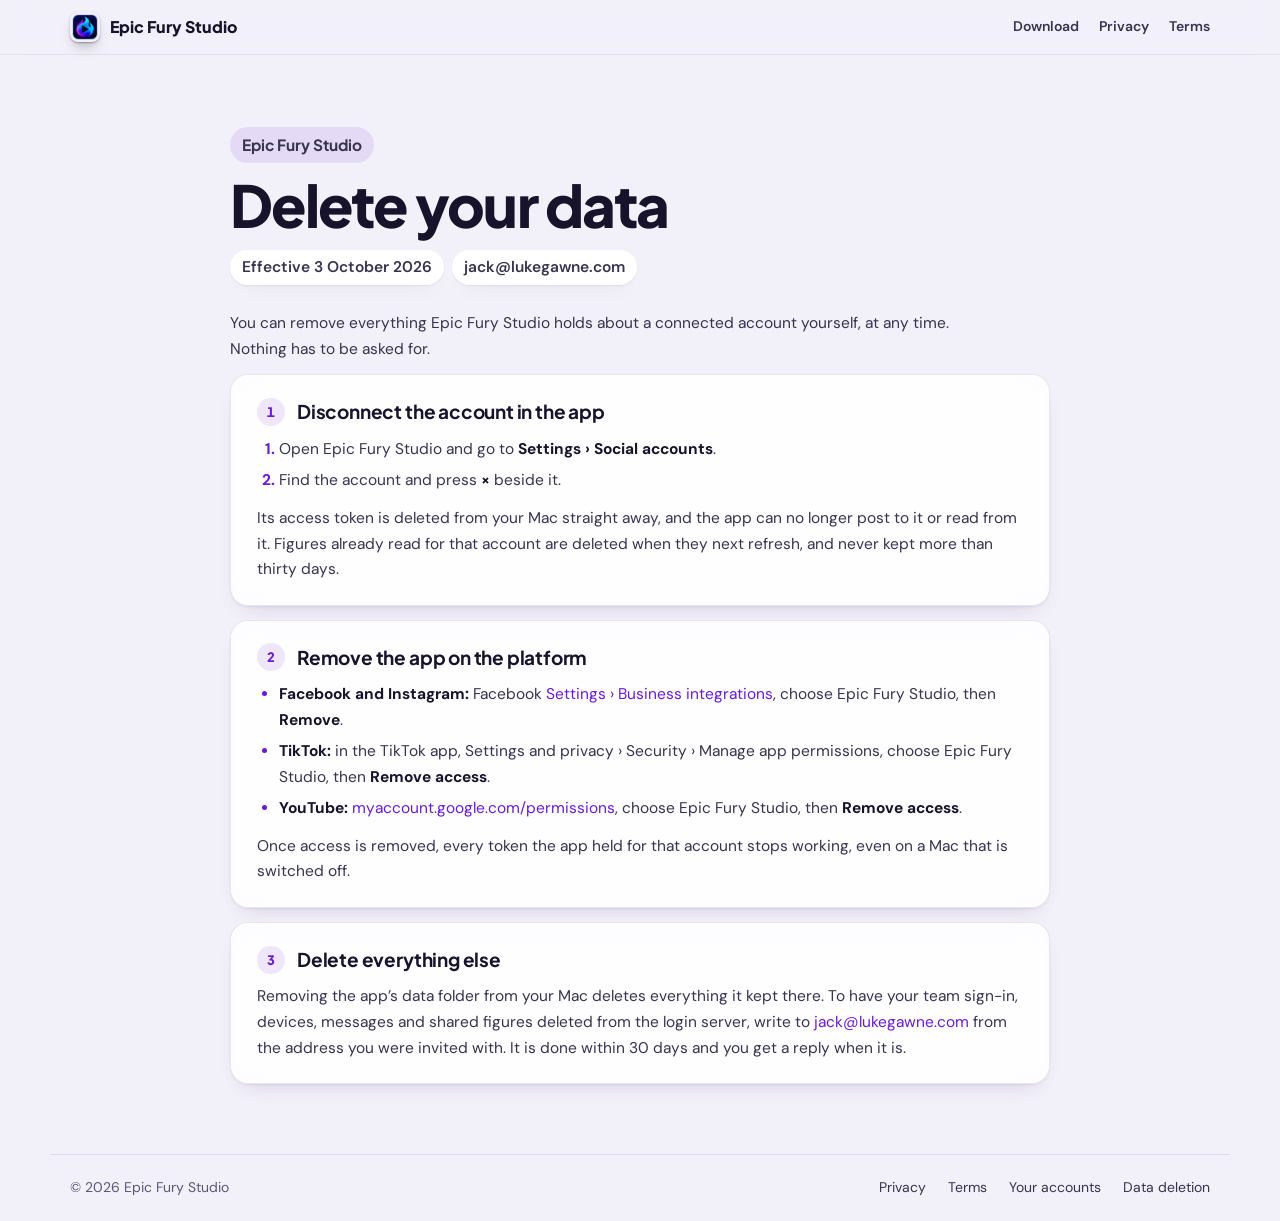
==== commit 3e761947: "Site: new look on every page, smooth scroll, no beta" ====
--- a/data-deletion.html
+++ b/data-deletion.html
@@ -33,7 +33,7 @@
   <section>
     <h2><span class="num">1</span> Disconnect the account in the app</h2>
     <ol>
-      <li>Open Epic Fury Studio and go to <strong>Settings &rsaquo; Connections</strong>.</li>
+      <li>Open Epic Fury Studio and go to <strong>Settings &rsaquo; Social accounts</strong>.</li>
       <li>Find the account and press <strong>&times;</strong> beside it.</li>
     </ol>
     <p>Its access token is deleted from your Mac straight away, and the app can no longer post to it or read from it. Figures already read for that account are deleted when they next refresh, and never kept more than thirty days.</p>
